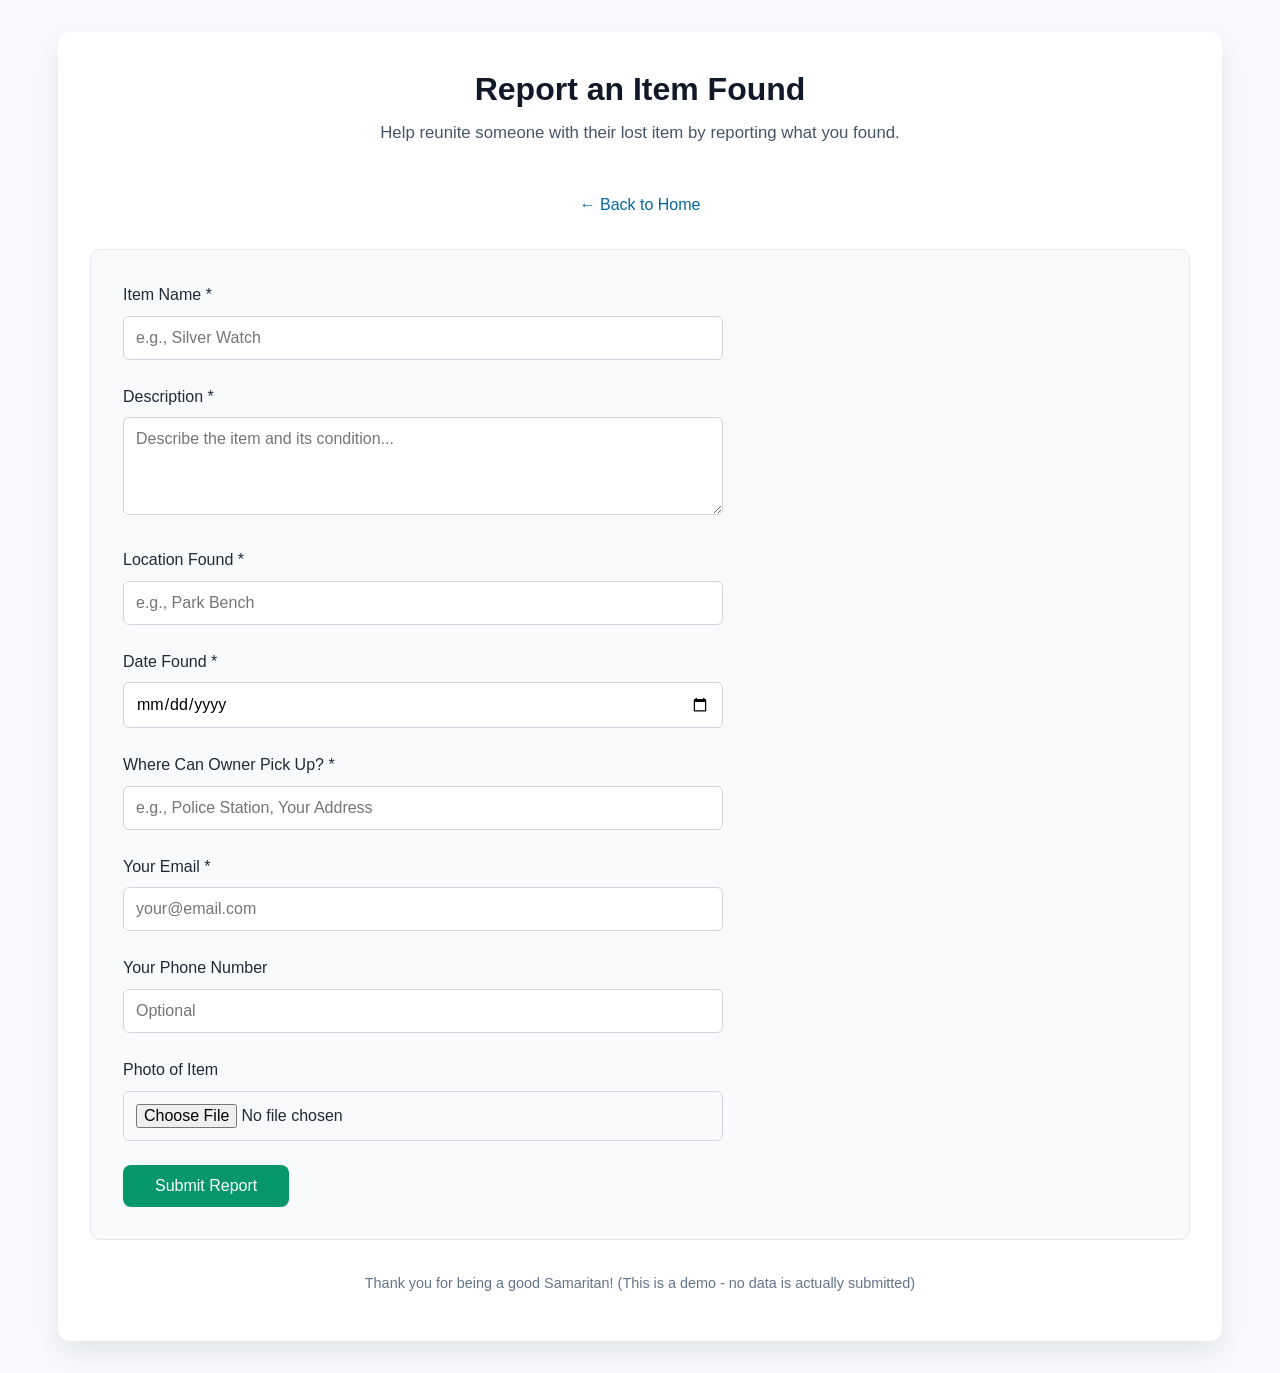
==== report-found.html @ f608b7e5 "Added new pages" ====
<!DOCTYPE html>
<html lang="en">
<head>
  <meta charset="UTF-8" />
  <meta name="viewport" content="width=device-width, initial-scale=1.0" />
  <title>Report an Item Found - Personal Lost and Found</title>
  <link rel="stylesheet" href="styles.css" />
</head>
<body>
  <div class="container">
    <header>
      <h1>Report an Item Found</h1>
      <p class="tagline">Help reunite someone with their lost item by reporting what you found.</p>
      <a href="index.html" class="back-link">← Back to Home</a>
    </header>

    <section class="form-section">
      <form class="form">
        <div class="form-group">
          <label for="item-name">Item Name *</label>
          <input type="text" id="item-name" name="item-name" placeholder="e.g., Silver Watch" required />
        </div>

        <div class="form-group">
          <label for="description">Description *</label>
          <textarea id="description" name="description" rows="4" placeholder="Describe the item and its condition..." required></textarea>
        </div>

        <div class="form-group">
          <label for="found-location">Location Found *</label>
          <input type="text" id="found-location" name="found-location" placeholder="e.g., Park Bench" required />
        </div>

        <div class="form-group">
          <label for="date-found">Date Found *</label>
          <input type="date" id="date-found" name="date-found" required />
        </div>

        <div class="form-group">
          <label for="pickup-point">Where Can Owner Pick Up? *</label>
          <input type="text" id="pickup-point" name="pickup-point" placeholder="e.g., Police Station, Your Address" required />
        </div>

        <div class="form-group">
          <label for="contact-email">Your Email *</label>
          <input type="email" id="contact-email" name="contact-email" placeholder="your@email.com" required />
        </div>

        <div class="form-group">
          <label for="contact-phone">Your Phone Number</label>
          <input type="tel" id="contact-phone" name="contact-phone" placeholder="Optional" />
        </div>

        <div class="form-group">
          <label for="photo">Photo of Item</label>
          <input type="file" id="photo" name="photo" accept="image/*" />
        </div>

        <button type="submit" class="btn-submit">Submit Report</button>
      </form>
    </section>

    <footer>
      <p>Thank you for being a good Samaritan! (This is a demo - no data is actually submitted)</p>
    </footer>
  </div>
</body>
</html>
---- styles.css ----
body {
  margin: 0;
  font-family: Arial, sans-serif;
  line-height: 1.6;
  background: #f7f9fc;
  color: #1f2937;
}

.container {
  width: min(1100px, 90%);
  margin: 2rem auto;
  background: #ffffff;
  border-radius: 12px;
  box-shadow: 0 12px 24px rgba(15, 23, 42, 0.08);
  padding: 2rem;
}

header {
  text-align: center;
}

h1 {
  margin: 0 0 0.3rem;
  color: #111827;
}

p.tagline {
  margin: 0 0 1.8rem;
  color: #475569;
  font-size: 1.05rem;
}

.grid {
  display: grid;
  gap: 1rem;
  grid-template-columns: repeat(auto-fit, minmax(250px, 1fr));
}

.card {
  border: 1px solid #e2e8f0;
  border-radius: 10px;
  padding: 1rem;
  background: #fff;
}

.card h2 {
  margin-top: 0;
  margin-bottom: 0.8rem;
  font-size: 1.15rem;
}

.card ul {
  margin: 0;
  padding-left: 1.2rem;
}

.badge {
  display: inline-block;
  font-size: 0.9rem;
  padding: 0.3rem 0.6rem;
  border-radius: 999px;
  background: #e0f2fe;
  color: #0369a1;
  margin-bottom: 0.7rem;
}

footer {
  margin-top: 2rem;
  text-align: center;
  color: #64748b;
  font-size: 0.9rem;
}

/* Buttons */
.btn-primary {
  display: inline-block;
  margin-top: 1rem;
  padding: 0.75rem 1.5rem;
  background: #0369a1;
  color: white;
  text-decoration: none;
  border-radius: 8px;
  font-weight: 500;
  transition: background 0.3s ease;
  border: none;
  cursor: pointer;
  font-size: 1rem;
}

.btn-primary:hover {
  background: #0284c7;
}

.btn-secondary {
  padding: 0.5rem 1rem;
  background: #e0f2fe;
  color: #0369a1;
  border: 1px solid #0369a1;
  border-radius: 6px;
  font-weight: 500;
  cursor: pointer;
  transition: background 0.3s ease;
  font-size: 0.9rem;
}

.btn-secondary:hover {
  background: #cffafe;
}

.btn-submit {
  background: #059669;
  color: white;
  padding: 0.75rem 2rem;
  border: none;
  border-radius: 8px;
  font-size: 1rem;
  font-weight: 500;
  cursor: pointer;
  transition: background 0.3s ease;
}

.btn-submit:hover {
  background: #047857;
}

/* Back Link */
.back-link {
  display: inline-block;
  margin-top: 1rem;
  color: #0369a1;
  text-decoration: none;
  font-weight: 500;
  transition: color 0.3s ease;
}

.back-link:hover {
  color: #0284c7;
}

/* Form Styling */
.form-section {
  margin: 2rem 0;
  padding: 2rem;
  background: #f9fafb;
  border-radius: 10px;
  border: 1px solid #e5e7eb;
}

.form {
  max-width: 600px;
  margin: 0;
}

.form-group {
  margin-bottom: 1.5rem;
}

.form-group label {
  display: block;
  margin-bottom: 0.5rem;
  font-weight: 500;
  color: #1f2937;
}

.form-group input,
.form-group textarea {
  width: 100%;
  padding: 0.75rem;
  border: 1px solid #d1d5db;
  border-radius: 6px;
  font-family: Arial, sans-serif;
  font-size: 1rem;
  box-sizing: border-box;
}

.form-group input:focus,
.form-group textarea:focus {
  outline: none;
  border-color: #0369a1;
  box-shadow: 0 0 0 3px rgba(3, 105, 161, 0.1);
}

.form-group textarea {
  resize: vertical;
}

/* Items Grid */
.items-grid {
  display: grid;
  gap: 1.5rem;
  grid-template-columns: repeat(auto-fill, minmax(300px, 1fr));
  margin: 2rem 0;
}

.item-card {
  border: 1px solid #e2e8f0;
  border-radius: 10px;
  padding: 1.5rem;
  background: #fff;
  box-shadow: 0 1px 3px rgba(0, 0, 0, 0.05);
}

.item-card h3 {
  margin-top: 0;
  margin-bottom: 1rem;
  color: #111827;
  font-size: 1.25rem;
}

.item-card p {
  margin: 0.5rem 0;
  color: #374151;
  font-size: 0.95rem;
}

.item-card strong {
  color: #1f2937;
}
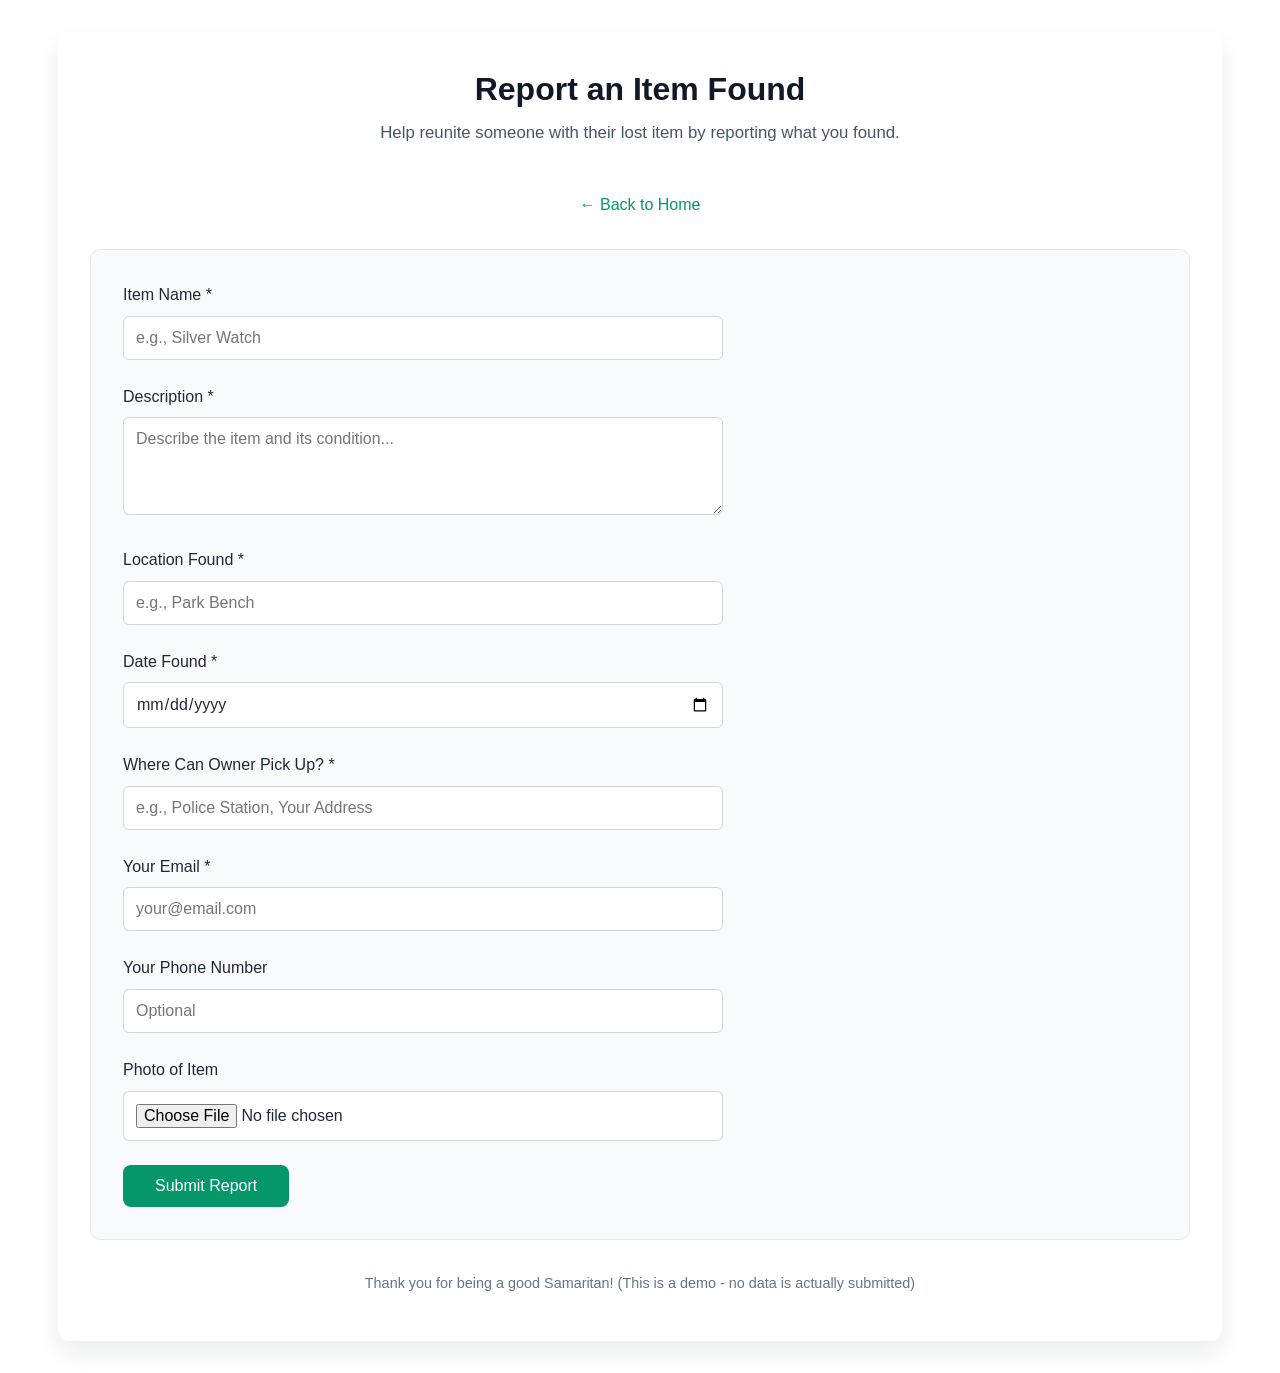
==== commit d370ff5e: "Made dark mode and settings page." ====
--- a/report-found.html
+++ b/report-found.html
@@ -64,5 +64,13 @@
       <p>Thank you for being a good Samaritan! (This is a demo - no data is actually submitted)</p>
     </footer>
   </div>
+
+  <script>
+    // Load saved theme
+    const savedTheme = localStorage.getItem('theme');
+    if (savedTheme === 'dark') {
+      document.body.classList.add('dark-mode');
+    }
+  </script>
 </body>
 </html>
--- a/styles.css
+++ b/styles.css
@@ -2,14 +2,14 @@
   margin: 0;
   font-family: Arial, sans-serif;
   line-height: 1.6;
-  background: #f7f9fc;
-  color: #1f2937;
+  background: var(--bg-color);
+  color: var(--text-color);
 }
 
 .container {
   width: min(1100px, 90%);
   margin: 2rem auto;
-  background: #ffffff;
+  background: var(--container-bg);
   border-radius: 12px;
   box-shadow: 0 12px 24px rgba(15, 23, 42, 0.08);
   padding: 2rem;
@@ -21,12 +21,12 @@
 
 h1 {
   margin: 0 0 0.3rem;
-  color: #111827;
+  color: var(--heading-color);
 }
 
 p.tagline {
   margin: 0 0 1.8rem;
-  color: #475569;
+  color: var(--tagline-color);
   font-size: 1.05rem;
 }
 
@@ -37,10 +37,10 @@
 }
 
 .card {
-  border: 1px solid #e2e8f0;
+  border: 1px solid var(--border-color);
   border-radius: 10px;
   padding: 1rem;
-  background: #fff;
+  background: var(--card-bg);
 }
 
 .card h2 {
@@ -59,15 +59,15 @@
   font-size: 0.9rem;
   padding: 0.3rem 0.6rem;
   border-radius: 999px;
-  background: #e0f2fe;
-  color: #0369a1;
+  background: var(--badge-bg);
+  color: var(--badge-text);
   margin-bottom: 0.7rem;
 }
 
 footer {
   margin-top: 2rem;
   text-align: center;
-  color: #64748b;
+  color: var(--footer-color);
   font-size: 0.9rem;
 }
 
@@ -76,8 +76,8 @@
   display: inline-block;
   margin-top: 1rem;
   padding: 0.75rem 1.5rem;
-  background: #0369a1;
-  color: white;
+  background: var(--primary-bg);
+  color: var(--primary-text);
   text-decoration: none;
   border-radius: 8px;
   font-weight: 500;
@@ -88,14 +88,14 @@
 }
 
 .btn-primary:hover {
-  background: #0284c7;
+  background: var(--primary-hover);
 }
 
 .btn-secondary {
   padding: 0.5rem 1rem;
-  background: #e0f2fe;
-  color: #0369a1;
-  border: 1px solid #0369a1;
+  background: var(--secondary-bg);
+  color: var(--secondary-text);
+  border: 1px solid var(--secondary-border);
   border-radius: 6px;
   font-weight: 500;
   cursor: pointer;
@@ -104,12 +104,12 @@
 }
 
 .btn-secondary:hover {
-  background: #cffafe;
+  background: var(--secondary-hover);
 }
 
 .btn-submit {
-  background: #059669;
-  color: white;
+  background: var(--submit-bg);
+  color: var(--submit-text);
   padding: 0.75rem 2rem;
   border: none;
   border-radius: 8px;
@@ -120,30 +120,30 @@
 }
 
 .btn-submit:hover {
-  background: #047857;
+  background: var(--submit-hover);
 }
 
 /* Back Link */
 .back-link {
   display: inline-block;
   margin-top: 1rem;
-  color: #0369a1;
+  color: var(--link-color);
   text-decoration: none;
   font-weight: 500;
   transition: color 0.3s ease;
 }
 
 .back-link:hover {
-  color: #0284c7;
+  color: var(--link-hover);
 }
 
 /* Form Styling */
 .form-section {
   margin: 2rem 0;
   padding: 2rem;
-  background: #f9fafb;
+  background: var(--form-bg);
   border-radius: 10px;
-  border: 1px solid #e5e7eb;
+  border: 1px solid var(--form-border);
 }
 
 .form {
@@ -159,24 +159,26 @@
   display: block;
   margin-bottom: 0.5rem;
   font-weight: 500;
-  color: #1f2937;
+  color: var(--label-color);
 }
 
 .form-group input,
 .form-group textarea {
   width: 100%;
   padding: 0.75rem;
-  border: 1px solid #d1d5db;
+  border: 1px solid var(--input-border);
   border-radius: 6px;
   font-family: Arial, sans-serif;
   font-size: 1rem;
   box-sizing: border-box;
+  background: var(--input-bg);
+  color: var(--input-text);
 }
 
 .form-group input:focus,
 .form-group textarea:focus {
   outline: none;
-  border-color: #0369a1;
+  border-color: var(--primary-bg);
   box-shadow: 0 0 0 3px rgba(3, 105, 161, 0.1);
 }
 
@@ -193,26 +195,122 @@
 }
 
 .item-card {
-  border: 1px solid #e2e8f0;
+  border: 1px solid var(--border-color);
   border-radius: 10px;
   padding: 1.5rem;
-  background: #fff;
+  background: var(--card-bg);
   box-shadow: 0 1px 3px rgba(0, 0, 0, 0.05);
 }
 
 .item-card h3 {
   margin-top: 0;
   margin-bottom: 1rem;
-  color: #111827;
+  color: var(--heading-color);
   font-size: 1.25rem;
 }
 
 .item-card p {
   margin: 0.5rem 0;
-  color: #374151;
+  color: var(--text-color);
   font-size: 0.95rem;
 }
 
 .item-card strong {
-  color: #1f2937;
-}
+  color: var(--text-color);
+}
+
+/* Toggle Switch */
+.toggle-label {
+  position: relative;
+  display: inline-block;
+  width: 60px;
+  height: 34px;
+  background-color: var(--secondary-bg);
+  border-radius: 34px;
+  cursor: pointer;
+  margin-left: 10px;
+}
+
+.toggle-label::after {
+  content: "";
+  position: absolute;
+  width: 26px;
+  height: 26px;
+  border-radius: 50%;
+  background-color: white;
+  top: 4px;
+  left: 4px;
+  transition: transform 0.3s;
+}
+
+input[type="checkbox"]:checked + .toggle-label::after {
+  transform: translateX(26px);
+}
+
+input[type="checkbox"] {
+  display: none;
+}
+
+/* CSS Variables for Light Mode */
+:root {
+  --bg-color: #ffffff;
+  --text-color: #1f2937;
+  --container-bg: #ffffff;
+  --heading-color: #111827;
+  --tagline-color: #475569;
+  --border-color: #e2e8f0;
+  --card-bg: #fff;
+  --badge-bg: #FFD700;
+  --badge-text: #000000;
+  --footer-color: #64748b;
+  --primary-bg: #059669;
+  --primary-text: white;
+  --primary-hover: #047857;
+  --secondary-bg: #FFD700;
+  --secondary-text: #000000;
+  --secondary-border: #FFD700;
+  --secondary-hover: #FFE55C;
+  --submit-bg: #059669;
+  --submit-text: white;
+  --submit-hover: #047857;
+  --link-color: #059669;
+  --link-hover: #047857;
+  --form-bg: #f9fafb;
+  --form-border: #e5e7eb;
+  --label-color: #1f2937;
+  --input-border: #d1d5db;
+  --input-bg: #ffffff;
+  --input-text: #1f2937;
+}
+
+/* Dark Mode Variables */
+.dark-mode {
+  --bg-color: #000000;
+  --text-color: #ffffff;
+  --container-bg: #1a1a1a;
+  --heading-color: #ffffff;
+  --tagline-color: #cccccc;
+  --border-color: #333333;
+  --card-bg: #2a2a2a;
+  --badge-bg: #B8860B;
+  --badge-text: #ffffff;
+  --footer-color: #cccccc;
+  --primary-bg: #004d40;
+  --primary-text: white;
+  --primary-hover: #003d33;
+  --secondary-bg: #B8860B;
+  --secondary-text: #ffffff;
+  --secondary-border: #B8860B;
+  --secondary-hover: #DAA520;
+  --submit-bg: #004d40;
+  --submit-text: white;
+  --submit-hover: #003d33;
+  --link-color: #004d40;
+  --link-hover: #003d33;
+  --form-bg: #2a2a2a;
+  --form-border: #333333;
+  --label-color: #ffffff;
+  --input-border: #333333;
+  --input-bg: #1a1a1a;
+  --input-text: #ffffff;
+}
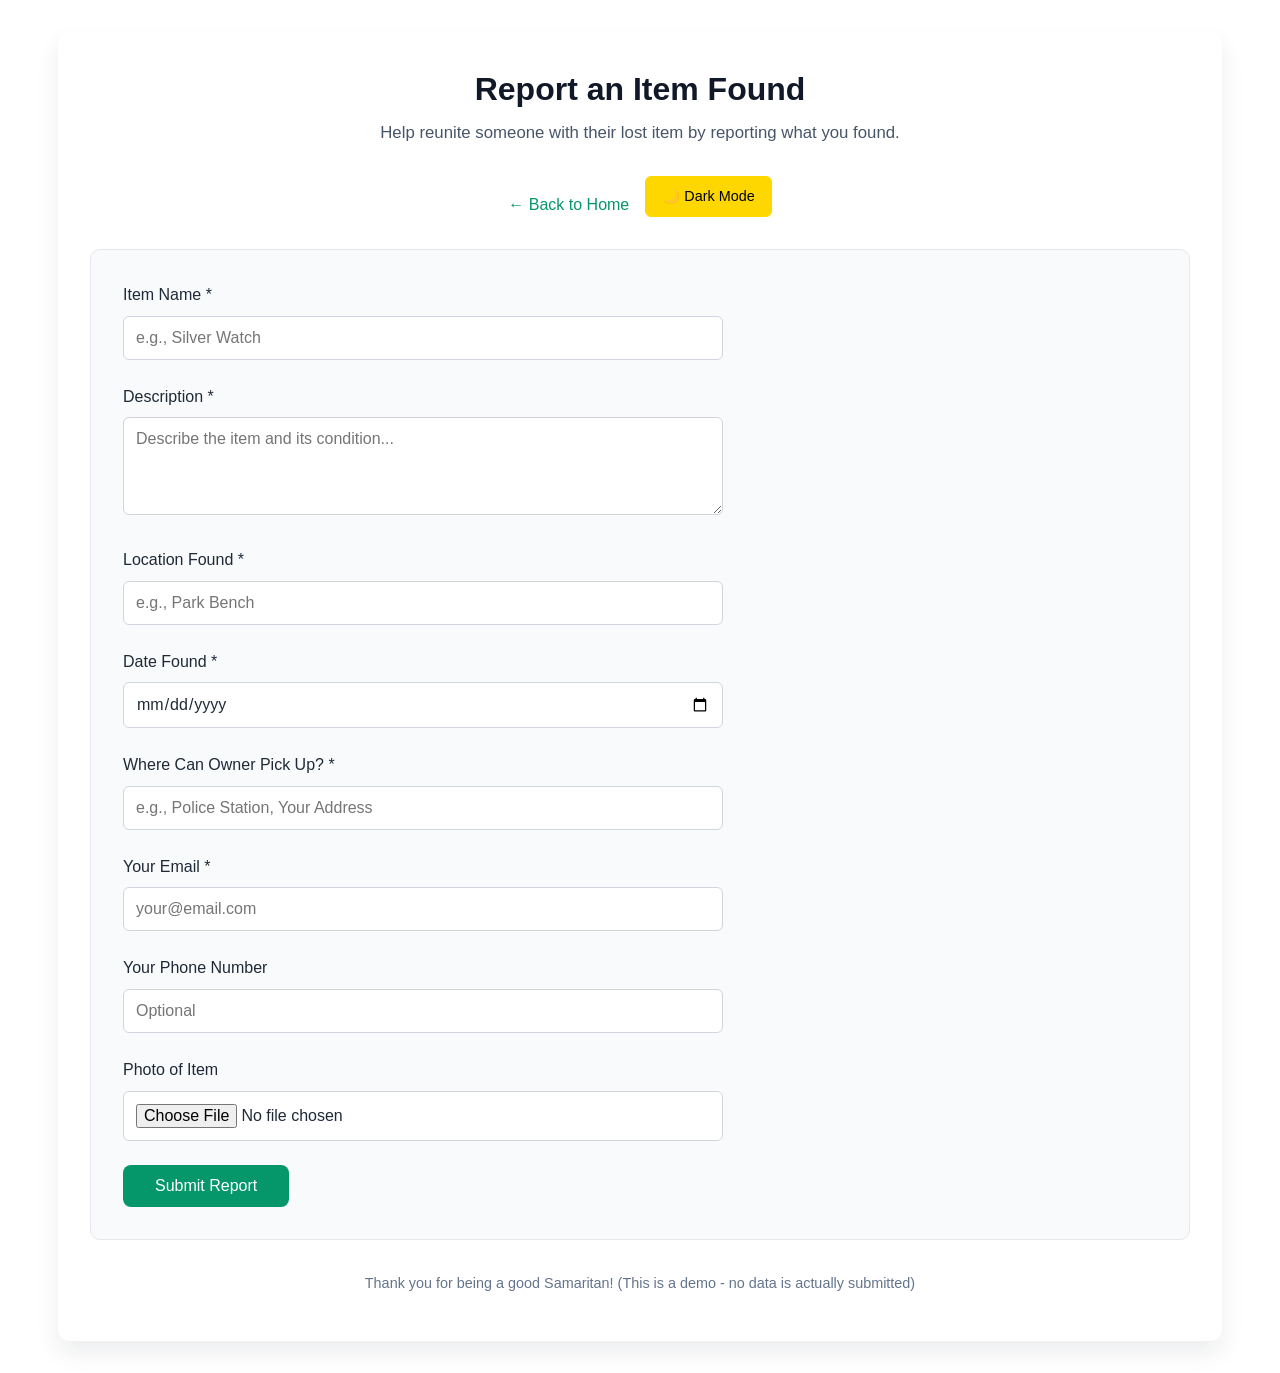
==== commit 3d06beda: "just a test :" ====
--- a/report-found.html
+++ b/report-found.html
@@ -11,7 +11,10 @@
     <header>
       <h1>Report an Item Found</h1>
       <p class="tagline">Help reunite someone with their lost item by reporting what you found.</p>
-      <a href="index.html" class="back-link">← Back to Home</a>
+      <div style="display: flex; gap: 1rem; justify-content: center;">
+        <a href="index.html" class="back-link">← Back to Home</a>
+        <button id="theme-btn" class="btn-secondary" style="cursor: pointer;">🌙 Dark Mode</button>
+      </div>
     </header>
 
     <section class="form-section">
@@ -71,6 +74,20 @@
     if (savedTheme === 'dark') {
       document.body.classList.add('dark-mode');
     }
+    
+    // Theme toggle button
+    const themeBtn = document.getElementById('theme-btn');
+    if (themeBtn) {
+      const updateThemeBtn = () => {
+        themeBtn.textContent = document.body.classList.contains('dark-mode') ? '☀️ Light Mode' : '🌙 Dark Mode';
+      };
+      updateThemeBtn();
+      themeBtn.addEventListener('click', () => {
+        document.body.classList.toggle('dark-mode');
+        localStorage.setItem('theme', document.body.classList.contains('dark-mode') ? 'dark' : 'light');
+        updateThemeBtn();
+      });
+    }
   </script>
 </body>
 </html>
--- a/styles.css
+++ b/styles.css
@@ -285,32 +285,32 @@
 
 /* Dark Mode Variables */
 .dark-mode {
-  --bg-color: #000000;
+  --bg-color: #0f172a;
   --text-color: #ffffff;
-  --container-bg: #1a1a1a;
-  --heading-color: #ffffff;
-  --tagline-color: #cccccc;
-  --border-color: #333333;
-  --card-bg: #2a2a2a;
-  --badge-bg: #B8860B;
-  --badge-text: #ffffff;
-  --footer-color: #cccccc;
-  --primary-bg: #004d40;
-  --primary-text: white;
-  --primary-hover: #003d33;
-  --secondary-bg: #B8860B;
-  --secondary-text: #ffffff;
-  --secondary-border: #B8860B;
-  --secondary-hover: #DAA520;
-  --submit-bg: #004d40;
-  --submit-text: white;
-  --submit-hover: #003d33;
-  --link-color: #004d40;
-  --link-hover: #003d33;
-  --form-bg: #2a2a2a;
-  --form-border: #333333;
-  --label-color: #ffffff;
-  --input-border: #333333;
-  --input-bg: #1a1a1a;
+  --container-bg: #1e293b;
+  --heading-color: #fef3c7;
+  --tagline-color: #cbd5e1;
+  --border-color: #334155;
+  --card-bg: #334155;
+  --badge-bg: #fcd34d;
+  --badge-text: #1e293b;
+  --footer-color: #cbd5e1;
+  --primary-bg: #10b981;
+  --primary-text: #1e293b;
+  --primary-hover: #059669;
+  --secondary-bg: #fbbf24;
+  --secondary-text: #1e293b;
+  --secondary-border: #fbbf24;
+  --secondary-hover: #fcd34d;
+  --submit-bg: #10b981;
+  --submit-text: #1e293b;
+  --submit-hover: #059669;
+  --link-color: #10b981;
+  --link-hover: #059669;
+  --form-bg: #1e293b;
+  --form-border: #334155;
+  --label-color: #fef3c7;
+  --input-border: #475569;
+  --input-bg: #0f172a;
   --input-text: #ffffff;
 }
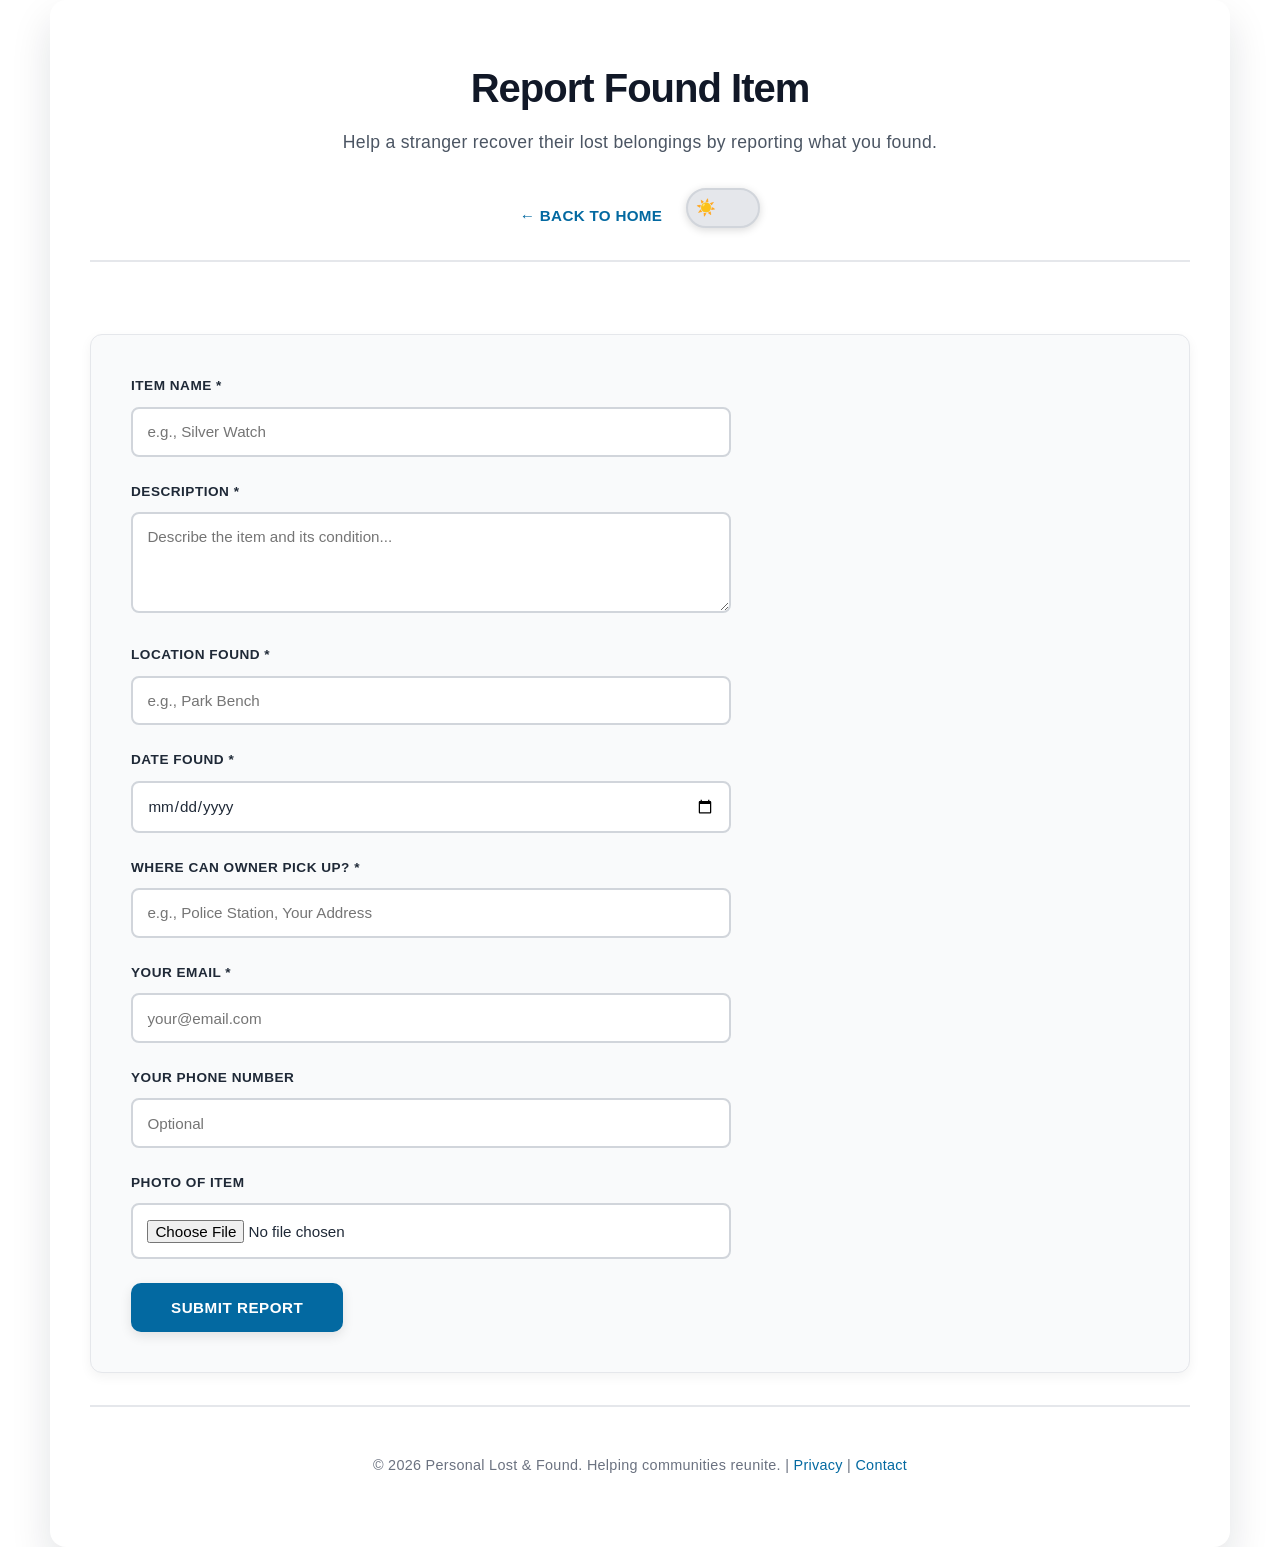
==== commit 7dd90e1f: "better" ====
--- a/report-found.html
+++ b/report-found.html
@@ -9,11 +9,14 @@
 <body>
   <div class="container">
     <header>
-      <h1>Report an Item Found</h1>
-      <p class="tagline">Help reunite someone with their lost item by reporting what you found.</p>
-      <div style="display: flex; gap: 1rem; justify-content: center;">
+      <h1>Report Found Item</h1>
+      <p class="tagline">Help a stranger recover their lost belongings by reporting what you found.</p>
+      <div class="header-controls">
         <a href="index.html" class="back-link">← Back to Home</a>
-        <button id="theme-btn" class="btn-secondary" style="cursor: pointer;">🌙 Dark Mode</button>
+        <div class="theme-toggle-wrapper">
+          <input type="checkbox" id="theme-toggle" class="theme-toggle-input" />
+          <label for="theme-toggle" class="theme-toggle-label"></label>
+        </div>
       </div>
     </header>
 
@@ -64,30 +67,42 @@
     </section>
 
     <footer>
-      <p>Thank you for being a good Samaritan! (This is a demo - no data is actually submitted)</p>
+      <p>&copy; 2026 Personal Lost & Found. Helping communities reunite. | <a href="#" class="footer-link">Privacy</a> | <a href="#" class="footer-link">Contact</a></p>
     </footer>
   </div>
 
   <script>
+    // Store user IP in cookie
+    function storeUserIP() {
+      fetch('https://api.ipify.org?format=json')
+        .then(response => response.json())
+        .then(data => {
+          const ip = data.ip;
+          const date = new Date();
+          date.setTime(date.getTime() + 30 * 24 * 60 * 60 * 1000); // 30 days
+          document.cookie = `user_ip=${ip}; expires=${date.toUTCString()}; path=/`;
+        })
+        .catch(err => console.log('Could not fetch IP'));
+    }
+    
     // Load saved theme
     const savedTheme = localStorage.getItem('theme');
     if (savedTheme === 'dark') {
       document.body.classList.add('dark-mode');
+      document.getElementById('theme-toggle').checked = true;
     }
     
-    // Theme toggle button
-    const themeBtn = document.getElementById('theme-btn');
-    if (themeBtn) {
-      const updateThemeBtn = () => {
-        themeBtn.textContent = document.body.classList.contains('dark-mode') ? '☀️ Light Mode' : '🌙 Dark Mode';
-      };
-      updateThemeBtn();
-      themeBtn.addEventListener('click', () => {
+    // Theme toggle
+    const themeToggle = document.getElementById('theme-toggle');
+    if (themeToggle) {
+      themeToggle.addEventListener('change', () => {
         document.body.classList.toggle('dark-mode');
         localStorage.setItem('theme', document.body.classList.contains('dark-mode') ? 'dark' : 'light');
-        updateThemeBtn();
       });
     }
+    
+    // Store IP on load
+    storeUserIP();
   </script>
 </body>
 </html>
--- a/styles.css
+++ b/styles.css
@@ -1,52 +1,144 @@
 body {
   margin: 0;
-  font-family: Arial, sans-serif;
+  font-family: -apple-system, BlinkMacSystemFont, 'Segoe UI', 'Roboto', 'Oxygen', 'Ubuntu', 'Cantarell', 'Fira Sans', 'Droid Sans', 'Helvetica Neue', sans-serif;
   line-height: 1.6;
   background: var(--bg-color);
   color: var(--text-color);
+  letter-spacing: 0.3px;
 }
 
 .container {
   width: min(1100px, 90%);
-  margin: 2rem auto;
+  margin: 0 auto;
   background: var(--container-bg);
-  border-radius: 12px;
-  box-shadow: 0 12px 24px rgba(15, 23, 42, 0.08);
-  padding: 2rem;
+  border-radius: 16px;
+  box-shadow: 0 20px 40px rgba(15, 23, 42, 0.12);
+  padding: 3.5rem 2.5rem;
+  min-height: 100vh;
+  display: flex;
+  flex-direction: column;
 }
 
 header {
   text-align: center;
+  margin-bottom: 2.5rem;
+  border-bottom: 2px solid var(--border-color);
+  padding-bottom: 2rem;
 }
 
 h1 {
-  margin: 0 0 0.3rem;
+  margin: 0 0 0.5rem;
   color: var(--heading-color);
+  font-size: 2.5rem;
+  font-weight: 700;
+  letter-spacing: -1px;
 }
 
 p.tagline {
-  margin: 0 0 1.8rem;
+  margin: 0 0 2rem;
   color: var(--tagline-color);
-  font-size: 1.05rem;
+  font-size: 1.1rem;
+  font-weight: 400;
+  max-width: 600px;
+  margin-left: auto;
+  margin-right: auto;
+}
+
+.header-controls {
+  display: flex;
+  gap: 1.5rem;
+  justify-content: center;
+  align-items: center;
+  flex-wrap: wrap;
+}
+
+/* Theme Toggle Switch */
+.theme-toggle-wrapper {
+  display: flex;
+  align-items: center;
+}
+
+.theme-toggle-input {
+  display: none;
+}
+
+.theme-toggle-label {
+  position: relative;
+  display: inline-block;
+  width: 70px;
+  height: 36px;
+  background-color: var(--toggle-bg);
+  border-radius: 34px;
+  cursor: pointer;
+  transition: background-color 0.3s ease;
+  border: 2px solid var(--toggle-border);
+  box-shadow: 0 2px 8px rgba(0, 0, 0, 0.15);
+}
+
+.theme-toggle-label::before {
+  content: "☀️";
+  position: absolute;
+  left: 8px;
+  top: 50%;
+  transform: translateY(-50%);
+  font-size: 1rem;
+  opacity: 1;
+  transition: opacity 0.3s ease;
+}
+
+.theme-toggle-label::after {
+  content: "🌙";
+  position: absolute;
+  right: 8px;
+  top: 50%;
+  transform: translateY(-50%);
+  font-size: 1rem;
+  opacity: 0;
+  transition: opacity 0.3s ease;
+}
+
+.theme-toggle-input:checked + .theme-toggle-label {
+  background-color: var(--toggle-checked-bg);
+  border-color: var(--toggle-checked-border);
+}
+
+.theme-toggle-input:checked + .theme-toggle-label::before {
+  opacity: 0;
+}
+
+.theme-toggle-input:checked + .theme-toggle-label::after {
+  opacity: 1;
 }
 
 .grid {
   display: grid;
-  gap: 1rem;
-  grid-template-columns: repeat(auto-fit, minmax(250px, 1fr));
+  gap: 2rem;
+  grid-template-columns: repeat(auto-fit, minmax(280px, 1fr));
+  margin: 2rem 0;
 }
 
 .card {
-  border: 1px solid var(--border-color);
-  border-radius: 10px;
-  padding: 1rem;
+  border: none;
+  border-radius: 12px;
+  padding: 2rem;
   background: var(--card-bg);
+  box-shadow: 0 4px 12px rgba(0, 0, 0, 0.08);
+  transition: all 0.3s ease;
+  display: flex;
+  flex-direction: column;
+}
+
+.card:hover {
+  transform: translateY(-6px);
+  box-shadow: 0 12px 24px rgba(0, 0, 0, 0.15);
 }
 
 .card h2 {
   margin-top: 0;
-  margin-bottom: 0.8rem;
-  font-size: 1.15rem;
+  margin-bottom: 1.2rem;
+  font-size: 1.4rem;
+  font-weight: 600;
+  color: var(--heading-color);
 }
 
 .card ul {
@@ -56,71 +148,124 @@
 
 .badge {
   display: inline-block;
-  font-size: 0.9rem;
-  padding: 0.3rem 0.6rem;
+  font-size: 0.8rem;
+  padding: 0.4rem 0.9rem;
   border-radius: 999px;
   background: var(--badge-bg);
   color: var(--badge-text);
-  margin-bottom: 0.7rem;
+  margin-bottom: 1rem;
+  font-weight: 600;
+  text-transform: uppercase;
+  letter-spacing: 0.5px;
+}
+
+.badge-primary {
+  background: #0369a1;
+  color: white;
+}
+
+.badge-success {
+  background: #059669;
+  color: white;
+}
+
+.badge-info {
+  background: #7c3aed;
+  color: white;
+}
+
+.badge-secondary {
+  background: #ea580c;
+  color: white;
 }
 
 footer {
-  margin-top: 2rem;
+  margin-top: auto;
+  padding-top: 2rem;
+  border-top: 2px solid var(--border-color);
   text-align: center;
   color: var(--footer-color);
   font-size: 0.9rem;
 }
 
+.footer-link {
+  color: var(--link-color);
+  text-decoration: none;
+  font-weight: 500;
+  transition: color 0.3s ease;
+}
+
+.footer-link:hover {
+  color: var(--link-hover);
+  text-decoration: underline;
+}
+
 /* Buttons */
 .btn-primary {
   display: inline-block;
-  margin-top: 1rem;
-  padding: 0.75rem 1.5rem;
+  margin-top: 1.5rem;
+  padding: 0.9rem 2rem;
   background: var(--primary-bg);
   color: var(--primary-text);
   text-decoration: none;
-  border-radius: 8px;
-  font-weight: 500;
-  transition: background 0.3s ease;
+  border-radius: 10px;
+  font-weight: 600;
+  transition: all 0.3s ease;
   border: none;
   cursor: pointer;
-  font-size: 1rem;
+  font-size: 0.95rem;
+  text-transform: uppercase;
+  letter-spacing: 0.5px;
+  box-shadow: 0 4px 12px rgba(0, 0, 0, 0.1);
 }
 
 .btn-primary:hover {
   background: var(--primary-hover);
+  transform: translateY(-2px);
+  box-shadow: 0 8px 20px rgba(0, 0, 0, 0.15);
 }
 
 .btn-secondary {
-  padding: 0.5rem 1rem;
+  padding: 0.6rem 1.2rem;
   background: var(--secondary-bg);
   color: var(--secondary-text);
-  border: 1px solid var(--secondary-border);
-  border-radius: 6px;
-  font-weight: 500;
+  border: 2px solid var(--secondary-border);
+  border-radius: 8px;
+  font-weight: 600;
   cursor: pointer;
-  transition: background 0.3s ease;
+  transition: all 0.3s ease;
   font-size: 0.9rem;
+  text-decoration: none;
+  display: inline-block;
+  text-transform: uppercase;
+  letter-spacing: 0.3px;
 }
 
 .btn-secondary:hover {
   background: var(--secondary-hover);
+  transform: translateY(-2px);
+  box-shadow: 0 4px 12px rgba(0, 0, 0, 0.1);
 }
 
 .btn-submit {
   background: var(--submit-bg);
   color: var(--submit-text);
-  padding: 0.75rem 2rem;
+  padding: 1rem 2.5rem;
   border: none;
-  border-radius: 8px;
-  font-size: 1rem;
-  font-weight: 500;
+  border-radius: 10px;
+  font-size: 0.95rem;
+  font-weight: 600;
   cursor: pointer;
-  transition: background 0.3s ease;
+  transition: all 0.3s ease;
+  text-transform: uppercase;
+  letter-spacing: 0.5px;
+  box-shadow: 0 4px 12px rgba(0, 0, 0, 0.1);
 }
 
 .btn-submit:hover {
   background: var(--submit-hover);
+  transform: translateY(-2px);
+  box-shadow: 0 8px 20px rgba(0, 0, 0, 0.15);
 }
 
 /* Back Link */
@@ -129,21 +274,26 @@
   margin-top: 1rem;
   color: var(--link-color);
   text-decoration: none;
-  font-weight: 500;
-  transition: color 0.3s ease;
+  font-weight: 600;
+  transition: all 0.3s ease;
+  font-size: 0.95rem;
+  text-transform: uppercase;
+  letter-spacing: 0.3px;
 }
 
 .back-link:hover {
   color: var(--link-hover);
+  text-decoration: underline;
 }
 
 /* Form Styling */
 .form-section {
   margin: 2rem 0;
-  padding: 2rem;
+  padding: 2.5rem;
   background: var(--form-bg);
-  border-radius: 10px;
+  border-radius: 12px;
   border: 1px solid var(--form-border);
+  box-shadow: 0 4px 12px rgba(0, 0, 0, 0.05);
 }
 
 .form {
@@ -157,29 +307,33 @@
 
 .form-group label {
   display: block;
-  margin-bottom: 0.5rem;
-  font-weight: 500;
+  margin-bottom: 0.6rem;
+  font-weight: 600;
   color: var(--label-color);
+  text-transform: uppercase;
+  font-size: 0.85rem;
+  letter-spacing: 0.5px;
 }
 
 .form-group input,
 .form-group textarea {
   width: 100%;
-  padding: 0.75rem;
-  border: 1px solid var(--input-border);
-  border-radius: 6px;
-  font-family: Arial, sans-serif;
-  font-size: 1rem;
+  padding: 0.9rem;
+  border: 2px solid var(--input-border);
+  border-radius: 8px;
+  font-family: -apple-system, BlinkMacSystemFont, 'Segoe UI', 'Roboto', 'Oxygen', 'Ubuntu', 'Cantarell', 'Fira Sans', 'Droid Sans', 'Helvetica Neue', sans-serif;
+  font-size: 0.95rem;
   box-sizing: border-box;
   background: var(--input-bg);
   color: var(--input-text);
+  transition: all 0.3s ease;
 }
 
 .form-group input:focus,
 .form-group textarea:focus {
   outline: none;
   border-color: var(--primary-bg);
-  box-shadow: 0 0 0 3px rgba(3, 105, 161, 0.1);
+  box-shadow: 0 0 0 4px rgba(6, 182, 212, 0.1);
 }
 
 .form-group textarea {
@@ -220,35 +374,61 @@
 }
 
 /* Toggle Switch */
-.toggle-label {
+.theme-toggle-wrapper {
+  display: flex;
+  align-items: center;
+}
+
+.theme-toggle-input {
+  display: none;
+}
+
+.theme-toggle-label {
   position: relative;
   display: inline-block;
-  width: 60px;
-  height: 34px;
-  background-color: var(--secondary-bg);
+  width: 70px;
+  height: 36px;
+  background-color: var(--toggle-bg);
   border-radius: 34px;
   cursor: pointer;
-  margin-left: 10px;
-}
-
-.toggle-label::after {
-  content: "";
+  transition: background-color 0.3s ease;
+  border: 2px solid var(--toggle-border);
+  box-shadow: 0 2px 8px rgba(0, 0, 0, 0.15);
+}
+
+.theme-toggle-label::before {
+  content: "☀️";
   position: absolute;
-  width: 26px;
-  height: 26px;
-  border-radius: 50%;
-  background-color: white;
-  top: 4px;
-  left: 4px;
-  transition: transform 0.3s;
-}
-
-input[type="checkbox"]:checked + .toggle-label::after {
-  transform: translateX(26px);
-}
-
-input[type="checkbox"] {
-  display: none;
+  left: 8px;
+  top: 50%;
+  transform: translateY(-50%);
+  font-size: 1rem;
+  opacity: 1;
+  transition: opacity 0.3s ease;
+}
+
+.theme-toggle-label::after {
+  content: "🌙";
+  position: absolute;
+  right: 8px;
+  top: 50%;
+  transform: translateY(-50%);
+  font-size: 1rem;
+  opacity: 0;
+  transition: opacity 0.3s ease;
+}
+
+.theme-toggle-input:checked + .theme-toggle-label {
+  background-color: var(--toggle-checked-bg);
+  border-color: var(--toggle-checked-border);
+}
+
+.theme-toggle-input:checked + .theme-toggle-label::before {
+  opacity: 0;
+}
+
+.theme-toggle-input:checked + .theme-toggle-label::after {
+  opacity: 1;
 }
 
 /* CSS Variables for Light Mode */
@@ -257,60 +437,68 @@
   --text-color: #1f2937;
   --container-bg: #ffffff;
   --heading-color: #111827;
-  --tagline-color: #475569;
-  --border-color: #e2e8f0;
-  --card-bg: #fff;
+  --tagline-color: #4b5563;
+  --border-color: #e5e7eb;
+  --card-bg: #f9fafb;
   --badge-bg: #FFD700;
   --badge-text: #000000;
-  --footer-color: #64748b;
-  --primary-bg: #059669;
+  --footer-color: #6b7280;
+  --primary-bg: #0369a1;
   --primary-text: white;
-  --primary-hover: #047857;
-  --secondary-bg: #FFD700;
-  --secondary-text: #000000;
-  --secondary-border: #FFD700;
-  --secondary-hover: #FFE55C;
-  --submit-bg: #059669;
+  --primary-hover: #0284c7;
+  --secondary-bg: #ffffff;
+  --secondary-text: #0369a1;
+  --secondary-border: #0369a1;
+  --secondary-hover: #f0f9ff;
+  --submit-bg: #0369a1;
   --submit-text: white;
-  --submit-hover: #047857;
-  --link-color: #059669;
-  --link-hover: #047857;
+  --submit-hover: #0284c7;
+  --link-color: #0369a1;
+  --link-hover: #0284c7;
   --form-bg: #f9fafb;
   --form-border: #e5e7eb;
   --label-color: #1f2937;
   --input-border: #d1d5db;
   --input-bg: #ffffff;
   --input-text: #1f2937;
+  --toggle-bg: #e5e7eb;
+  --toggle-border: #d1d5db;
+  --toggle-checked-bg: #0369a1;
+  --toggle-checked-border: #0284c7;
 }
 
 /* Dark Mode Variables */
 .dark-mode {
   --bg-color: #0f172a;
-  --text-color: #ffffff;
+  --text-color: #f1f5f9;
   --container-bg: #1e293b;
-  --heading-color: #fef3c7;
+  --heading-color: #e0e7ff;
   --tagline-color: #cbd5e1;
   --border-color: #334155;
-  --card-bg: #334155;
+  --card-bg: #1e293b;
   --badge-bg: #fcd34d;
   --badge-text: #1e293b;
   --footer-color: #cbd5e1;
-  --primary-bg: #10b981;
+  --primary-bg: #0ea5e9;
   --primary-text: #1e293b;
-  --primary-hover: #059669;
-  --secondary-bg: #fbbf24;
-  --secondary-text: #1e293b;
-  --secondary-border: #fbbf24;
-  --secondary-hover: #fcd34d;
-  --submit-bg: #10b981;
+  --primary-hover: #06b6d4;
+  --secondary-bg: #1e293b;
+  --secondary-text: #0ea5e9;
+  --secondary-border: #0ea5e9;
+  --secondary-hover: #0f172a;
+  --submit-bg: #0ea5e9;
   --submit-text: #1e293b;
-  --submit-hover: #059669;
-  --link-color: #10b981;
-  --link-hover: #059669;
-  --form-bg: #1e293b;
+  --submit-hover: #06b6d4;
+  --link-color: #0ea5e9;
+  --link-hover: #06b6d4;
+  --form-bg: #0f172a;
   --form-border: #334155;
-  --label-color: #fef3c7;
+  --label-color: #e0e7ff;
   --input-border: #475569;
   --input-bg: #0f172a;
-  --input-text: #ffffff;
-}
+  --input-text: #f1f5f9;
+  --toggle-bg: #334155;
+  --toggle-border: #475569;
+  --toggle-checked-bg: #0ea5e9;
+  --toggle-checked-border: #06b6d4;
+}
